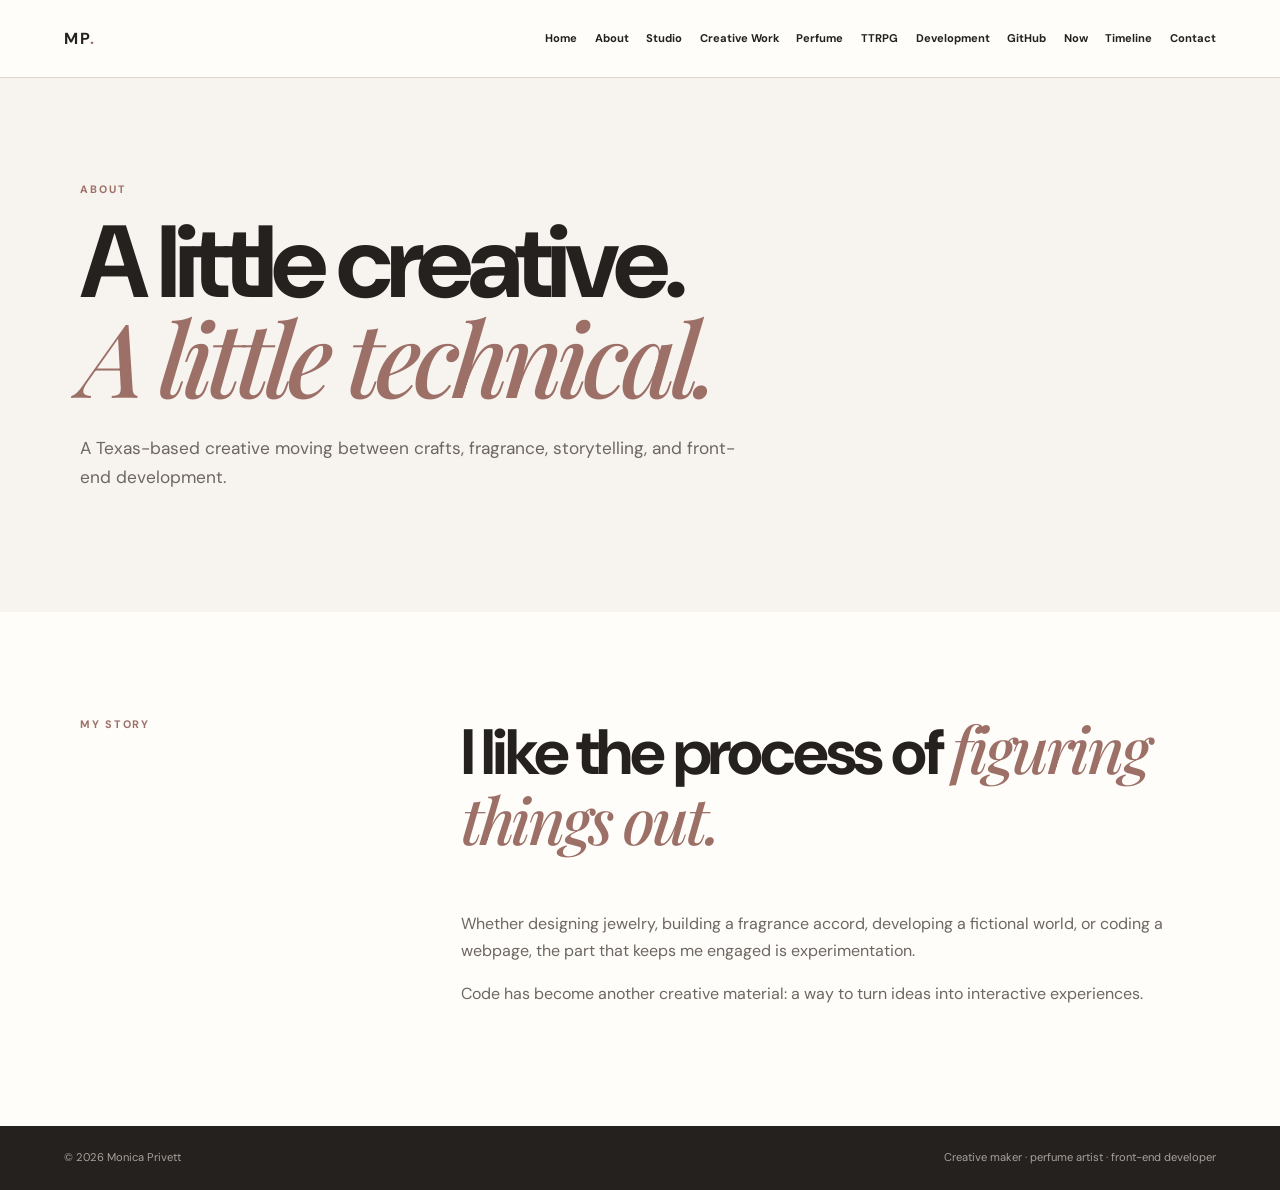
==== monica-creative-portfolio/about.html @ 854fa6fa "Add files via upload" ====
<!doctype html><html lang="en"><head><meta charset="utf-8"><meta name="viewport" content="width=device-width,initial-scale=1"><title>About Monica Privett</title><meta name="description" content="Learn about Monica Privett’s creative practice, interests, and journey into front-end development."><meta name="robots" content="index,follow"><link rel="canonical" href="https://example.com/"><meta property="og:title" content="About Monica Privett"><meta property="og:description" content="Learn about Monica Privett’s creative practice, interests, and journey into front-end development."><meta property="og:type" content="website"><meta name="twitter:card" content="summary"><link rel="stylesheet" href="css/styles.css"></head><body><header class="site-header"><a class="logo" href="index.html">MP<span>.</span></a><button class="menu-toggle" aria-label="Toggle navigation" aria-expanded="false">☰</button><nav><a href="index.html">Home</a><a href="about.html">About</a><a href="studio.html">Studio</a><a href="creative-work.html">Creative Work</a><a href="perfume.html">Perfume</a><a href="ttrpg.html">TTRPG</a><a href="development.html">Development</a><a href="github.html">GitHub</a><a href="now-creating.html">Now</a><a href="timeline.html">Timeline</a><a href="contact.html">Contact</a></nav></header><section class='page-hero'><div class='container'><p class='eyebrow'>ABOUT</p><h1>A little creative.<br><em>A little technical.</em></h1><p class='lead'>A Texas-based creative moving between crafts, fragrance, storytelling, and front-end development.</p></div></section><section class='section'><div class='container split'><div class='label'>MY STORY</div><div class='copy'><h2>I like the process of <em>figuring things out.</em></h2><p class='muted'>Whether designing jewelry, building a fragrance accord, developing a fictional world, or coding a webpage, the part that keeps me engaged is experimentation.</p><p class='muted'>Code has become another creative material: a way to turn ideas into interactive experiences.</p></div></div></section><footer><span>© 2026 Monica Privett</span><span>Creative maker · perfume artist · front-end developer</span></footer><script src="js/main.js"></script></body></html>
---- monica-creative-portfolio/css/styles.css ----
@import url('https://fonts.googleapis.com/css2?family=DM+Sans:wght@400;500;700&family=Playfair+Display:ital,wght@0,500;0,600;1,500;1,600&display=swap');
:root{--ink:#24211f;--muted:#6d6661;--paper:#f7f3ee;--cream:#fffdf9;--rose:#d8b8ae;--rose-dark:#9c6f67;--sage:#b7c2b1;--line:#ded5ce}
*{box-sizing:border-box}html{scroll-behavior:smooth}body{margin:0;background:var(--cream);color:var(--ink);font-family:"DM Sans",sans-serif;line-height:1.7}a{color:inherit;text-decoration:none}.site-header{height:78px;display:flex;align-items:center;justify-content:space-between;padding:0 5vw;border-bottom:1px solid var(--line);background:#fffdf9ee;position:sticky;top:0;z-index:20;backdrop-filter:blur(12px)}.logo{font-weight:700;letter-spacing:.1em}.logo span{color:var(--rose-dark)}nav{display:flex;gap:1.1rem;font-size:.7rem;font-weight:700}.menu-toggle{display:none;border:0;background:none;font-size:1.5rem}.container{width:min(1120px,88vw);margin:auto}.hero{min-height:680px;padding:9vw 0;display:grid;grid-template-columns:1.1fr .9fr;gap:5vw;align-items:center;background:var(--paper)}.eyebrow{font-size:.67rem;letter-spacing:.18em;font-weight:700;color:var(--rose-dark);margin:0 0 1rem}h1,h2,h3{margin-top:0}h1{font-size:clamp(3.7rem,8vw,7rem);line-height:.92;letter-spacing:-.06em;margin-bottom:1.5rem}h1 em,h2 em{font-family:"Playfair Display",serif;color:var(--rose-dark);font-weight:500}.lead{font-size:1.08rem;color:var(--muted);max-width:680px}.actions{display:flex;gap:.7rem;flex-wrap:wrap;margin-top:1.7rem}.button{display:inline-block;padding:.65rem 1.1rem;border:1px solid var(--ink);border-radius:999px;font-size:.75rem;font-weight:700}.primary{background:var(--ink);color:#fff}.hero-art{min-height:420px;position:relative;display:grid;place-items:center}.orb{position:absolute;border-radius:50%}.orb.a{width:380px;height:380px;background:#e4d1ca;right:0}.orb.b{width:160px;height:160px;background:#cbd5c5;left:0;bottom:4%}.paper-card{width:270px;height:350px;background:var(--cream);border:1px solid var(--line);border-radius:22px;padding:2rem;position:relative;z-index:2;box-shadow:0 25px 55px #0001;transform:rotate(4deg);display:flex;flex-direction:column;justify-content:space-between}.paper-card strong{font:500 2.5rem/1.02 "Playfair Display",serif}.section{padding:8vw 0}.alt{background:var(--paper)}.dark{background:var(--ink);color:#fff}.section-head{max-width:760px;margin-bottom:3rem}.section-head h2,.copy h2{font-size:clamp(2.7rem,5vw,5rem);line-height:1.03;letter-spacing:-.05em}.muted{color:var(--muted)}.dark .muted{color:#c8c0bb}.cards,.project-grid,.repo-grid,.now-grid{display:grid;grid-template-columns:repeat(3,1fr);gap:1rem}.card,.project,.repo,.now{border:1px solid var(--line);border-radius:18px;padding:1.5rem;background:#fff;min-height:220px}.card:nth-child(2){background:var(--rose)}.card h3,.project h3,.repo h3{font:500 1.8rem/1.1 "Playfair Display",serif;margin:1.8rem 0 .7rem}.number{font-size:.65rem;letter-spacing:.16em;color:var(--rose-dark);font-weight:700}.split,.feature{display:grid;grid-template-columns:.3fr .7fr;gap:5vw}.feature{grid-template-columns:1fr 1fr;align-items:center}.label{font-size:.68rem;letter-spacing:.16em;color:var(--rose-dark);font-weight:700}.copy{max-width:800px}.quote{min-height:320px;border:1px solid #4c4744;border-radius:24px;padding:2rem;background:#2c2927;display:flex;flex-direction:column;justify-content:space-between}.quote p{font:500 clamp(2.5rem,5vw,4.8rem)/1 "Playfair Display",serif}.tags{display:flex;gap:.5rem;flex-wrap:wrap}.tags span{border:1px solid var(--line);border-radius:999px;padding:.35rem .7rem;font-size:.7rem}.repo{min-height:210px}.repo p{color:var(--muted);font-size:.85rem}.repo-meta{display:flex;gap:1rem;flex-wrap:wrap;font-size:.68rem;color:var(--muted);margin:1rem 0}.repo a{color:var(--rose-dark);font-weight:700}.status{padding:.7rem 1rem;border-radius:10px;background:var(--paper);color:var(--muted);margin-bottom:1rem}.timeline{border-left:1px solid var(--line);padding-left:2rem}.timeline-item{margin-bottom:2rem;position:relative}.timeline-item:before{content:"";position:absolute;left:-2.35rem;top:.5rem;width:9px;height:9px;border-radius:50%;background:var(--rose-dark)}.progress{height:7px;background:#eee6e0;border-radius:99px;overflow:hidden}.progress i{display:block;height:100%;background:var(--rose-dark)}.contact{text-align:center;padding:11vw 0;background:var(--ink);color:#fff}footer{display:flex;justify-content:space-between;padding:1.4rem 5vw;background:var(--ink);color:#aaa19b;font-size:.7rem}.page-hero{padding:8vw 0;background:var(--paper)}
@media(max-width:760px){.site-header{height:70px}.menu-toggle{display:block}nav{display:none}.site-header.open nav{display:flex;position:absolute;top:70px;left:0;right:0;padding:1rem 5vw;background:var(--cream);flex-direction:column;border-bottom:1px solid var(--line)}.hero,.feature,.split{grid-template-columns:1fr}.hero{padding:16vw 0}.hero-art{min-height:350px}.orb.a{width:300px;height:300px}.paper-card{width:230px;height:300px}.section{padding:15vw 0}.cards,.project-grid,.repo-grid,.now-grid{grid-template-columns:1fr}.split{gap:2rem}footer{flex-direction:column;gap:.4rem}}
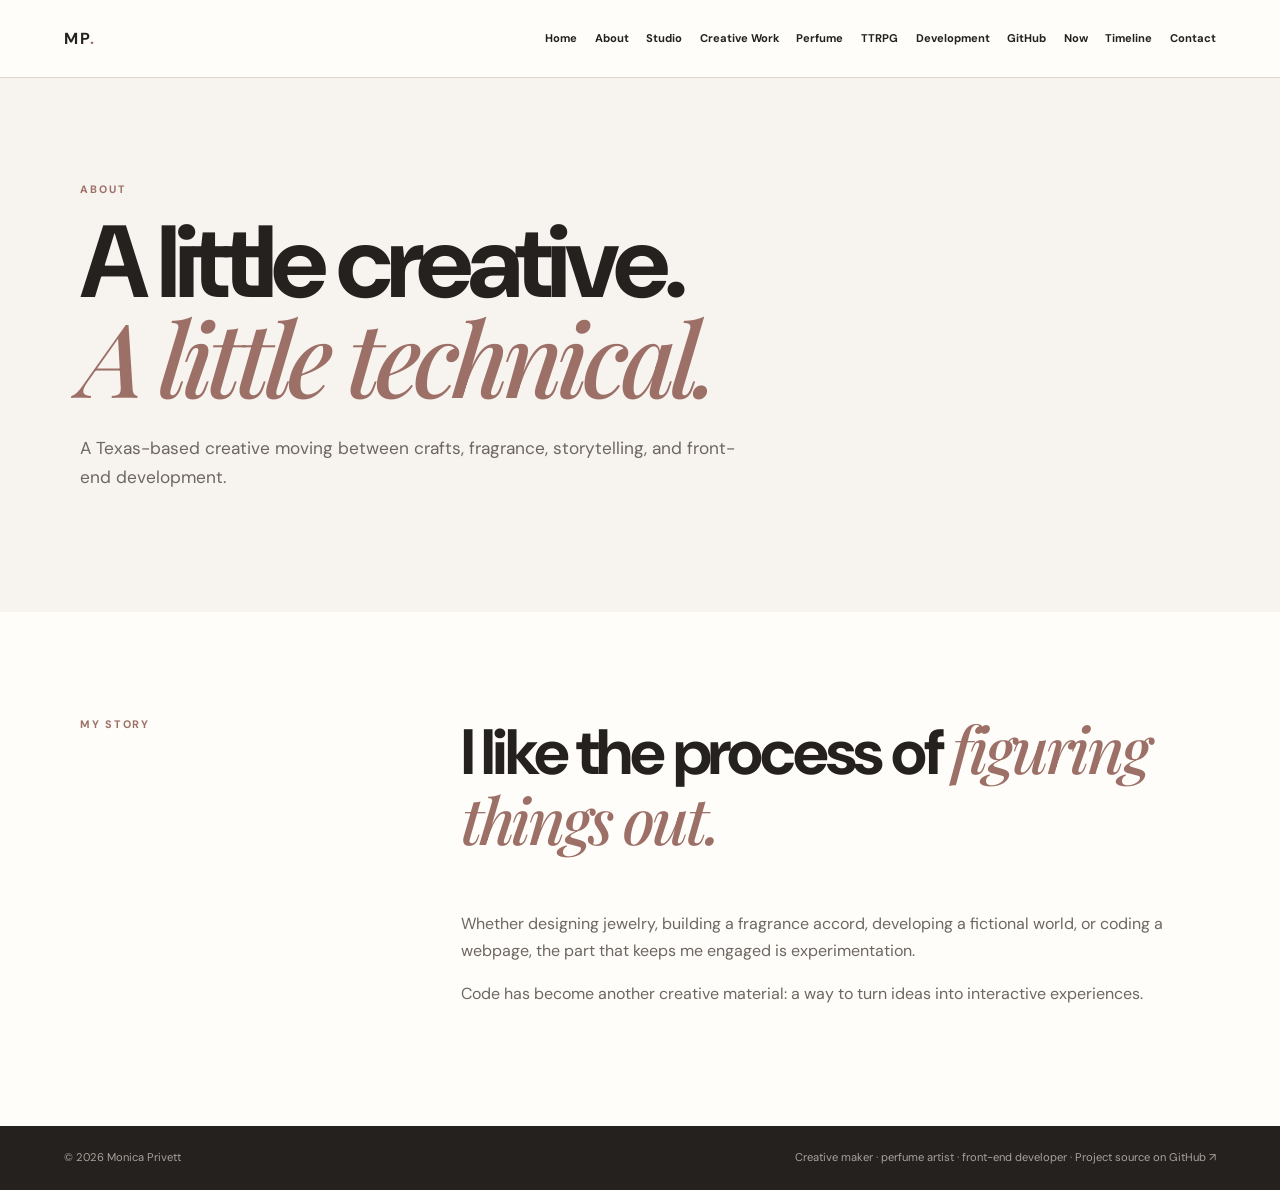
==== commit ec23de7e: "Complete responsive portfolio assignment sections and Netlify setup" ====
--- a/monica-creative-portfolio/about.html
+++ b/monica-creative-portfolio/about.html
@@ -1 +1 @@
-<!doctype html><html lang="en"><head><meta charset="utf-8"><meta name="viewport" content="width=device-width,initial-scale=1"><title>About Monica Privett</title><meta name="description" content="Learn about Monica Privett’s creative practice, interests, and journey into front-end development."><meta name="robots" content="index,follow"><link rel="canonical" href="https://example.com/"><meta property="og:title" content="About Monica Privett"><meta property="og:description" content="Learn about Monica Privett’s creative practice, interests, and journey into front-end development."><meta property="og:type" content="website"><meta name="twitter:card" content="summary"><link rel="stylesheet" href="css/styles.css"></head><body><header class="site-header"><a class="logo" href="index.html">MP<span>.</span></a><button class="menu-toggle" aria-label="Toggle navigation" aria-expanded="false">☰</button><nav><a href="index.html">Home</a><a href="about.html">About</a><a href="studio.html">Studio</a><a href="creative-work.html">Creative Work</a><a href="perfume.html">Perfume</a><a href="ttrpg.html">TTRPG</a><a href="development.html">Development</a><a href="github.html">GitHub</a><a href="now-creating.html">Now</a><a href="timeline.html">Timeline</a><a href="contact.html">Contact</a></nav></header><section class='page-hero'><div class='container'><p class='eyebrow'>ABOUT</p><h1>A little creative.<br><em>A little technical.</em></h1><p class='lead'>A Texas-based creative moving between crafts, fragrance, storytelling, and front-end development.</p></div></section><section class='section'><div class='container split'><div class='label'>MY STORY</div><div class='copy'><h2>I like the process of <em>figuring things out.</em></h2><p class='muted'>Whether designing jewelry, building a fragrance accord, developing a fictional world, or coding a webpage, the part that keeps me engaged is experimentation.</p><p class='muted'>Code has become another creative material: a way to turn ideas into interactive experiences.</p></div></div></section><footer><span>© 2026 Monica Privett</span><span>Creative maker · perfume artist · front-end developer</span></footer><script src="js/main.js"></script></body></html>+<!doctype html><html lang="en"><head><meta charset="utf-8"><meta name="viewport" content="width=device-width,initial-scale=1"><title>About Monica Privett</title><meta name="description" content="Learn about Monica Privett’s creative practice, interests, and journey into front-end development."><meta name="robots" content="index,follow"><meta property="og:title" content="About Monica Privett"><meta property="og:description" content="Learn about Monica Privett’s creative practice, interests, and journey into front-end development."><meta property="og:type" content="website"><meta name="twitter:card" content="summary"><link rel="stylesheet" href="css/styles.css"></head><body><header class="site-header"><a class="logo" href="index.html">MP<span>.</span></a><button class="menu-toggle" aria-label="Toggle navigation" aria-expanded="false">☰</button><nav><a href="index.html">Home</a><a href="about.html">About</a><a href="studio.html">Studio</a><a href="creative-work.html">Creative Work</a><a href="perfume.html">Perfume</a><a href="ttrpg.html">TTRPG</a><a href="development.html">Development</a><a href="github.html">GitHub</a><a href="now-creating.html">Now</a><a href="timeline.html">Timeline</a><a href="contact.html">Contact</a></nav></header><section class='page-hero'><div class='container'><p class='eyebrow'>ABOUT</p><h1>A little creative.<br><em>A little technical.</em></h1><p class='lead'>A Texas-based creative moving between crafts, fragrance, storytelling, and front-end development.</p></div></section><section class='section'><div class='container split'><div class='label'>MY STORY</div><div class='copy'><h2>I like the process of <em>figuring things out.</em></h2><p class='muted'>Whether designing jewelry, building a fragrance accord, developing a fictional world, or coding a webpage, the part that keeps me engaged is experimentation.</p><p class='muted'>Code has become another creative material: a way to turn ideas into interactive experiences.</p></div></div></section><footer><span>© 2026 Monica Privett</span><span>Creative maker · perfume artist · front-end developer · <a href="https://github.com/SteppingStoneCake/monicasfinal" target="_blank" rel="noopener noreferrer">Project source on GitHub ↗</a></span></footer><script src="js/main.js"></script></body></html>
--- a/monica-creative-portfolio/css/styles.css
+++ b/monica-creative-portfolio/css/styles.css
@@ -2,3 +2,10 @@
 :root{--ink:#24211f;--muted:#6d6661;--paper:#f7f3ee;--cream:#fffdf9;--rose:#d8b8ae;--rose-dark:#9c6f67;--sage:#b7c2b1;--line:#ded5ce}
 *{box-sizing:border-box}html{scroll-behavior:smooth}body{margin:0;background:var(--cream);color:var(--ink);font-family:"DM Sans",sans-serif;line-height:1.7}a{color:inherit;text-decoration:none}.site-header{height:78px;display:flex;align-items:center;justify-content:space-between;padding:0 5vw;border-bottom:1px solid var(--line);background:#fffdf9ee;position:sticky;top:0;z-index:20;backdrop-filter:blur(12px)}.logo{font-weight:700;letter-spacing:.1em}.logo span{color:var(--rose-dark)}nav{display:flex;gap:1.1rem;font-size:.7rem;font-weight:700}.menu-toggle{display:none;border:0;background:none;font-size:1.5rem}.container{width:min(1120px,88vw);margin:auto}.hero{min-height:680px;padding:9vw 0;display:grid;grid-template-columns:1.1fr .9fr;gap:5vw;align-items:center;background:var(--paper)}.eyebrow{font-size:.67rem;letter-spacing:.18em;font-weight:700;color:var(--rose-dark);margin:0 0 1rem}h1,h2,h3{margin-top:0}h1{font-size:clamp(3.7rem,8vw,7rem);line-height:.92;letter-spacing:-.06em;margin-bottom:1.5rem}h1 em,h2 em{font-family:"Playfair Display",serif;color:var(--rose-dark);font-weight:500}.lead{font-size:1.08rem;color:var(--muted);max-width:680px}.actions{display:flex;gap:.7rem;flex-wrap:wrap;margin-top:1.7rem}.button{display:inline-block;padding:.65rem 1.1rem;border:1px solid var(--ink);border-radius:999px;font-size:.75rem;font-weight:700}.primary{background:var(--ink);color:#fff}.hero-art{min-height:420px;position:relative;display:grid;place-items:center}.orb{position:absolute;border-radius:50%}.orb.a{width:380px;height:380px;background:#e4d1ca;right:0}.orb.b{width:160px;height:160px;background:#cbd5c5;left:0;bottom:4%}.paper-card{width:270px;height:350px;background:var(--cream);border:1px solid var(--line);border-radius:22px;padding:2rem;position:relative;z-index:2;box-shadow:0 25px 55px #0001;transform:rotate(4deg);display:flex;flex-direction:column;justify-content:space-between}.paper-card strong{font:500 2.5rem/1.02 "Playfair Display",serif}.section{padding:8vw 0}.alt{background:var(--paper)}.dark{background:var(--ink);color:#fff}.section-head{max-width:760px;margin-bottom:3rem}.section-head h2,.copy h2{font-size:clamp(2.7rem,5vw,5rem);line-height:1.03;letter-spacing:-.05em}.muted{color:var(--muted)}.dark .muted{color:#c8c0bb}.cards,.project-grid,.repo-grid,.now-grid{display:grid;grid-template-columns:repeat(3,1fr);gap:1rem}.card,.project,.repo,.now{border:1px solid var(--line);border-radius:18px;padding:1.5rem;background:#fff;min-height:220px}.card:nth-child(2){background:var(--rose)}.card h3,.project h3,.repo h3{font:500 1.8rem/1.1 "Playfair Display",serif;margin:1.8rem 0 .7rem}.number{font-size:.65rem;letter-spacing:.16em;color:var(--rose-dark);font-weight:700}.split,.feature{display:grid;grid-template-columns:.3fr .7fr;gap:5vw}.feature{grid-template-columns:1fr 1fr;align-items:center}.label{font-size:.68rem;letter-spacing:.16em;color:var(--rose-dark);font-weight:700}.copy{max-width:800px}.quote{min-height:320px;border:1px solid #4c4744;border-radius:24px;padding:2rem;background:#2c2927;display:flex;flex-direction:column;justify-content:space-between}.quote p{font:500 clamp(2.5rem,5vw,4.8rem)/1 "Playfair Display",serif}.tags{display:flex;gap:.5rem;flex-wrap:wrap}.tags span{border:1px solid var(--line);border-radius:999px;padding:.35rem .7rem;font-size:.7rem}.repo{min-height:210px}.repo p{color:var(--muted);font-size:.85rem}.repo-meta{display:flex;gap:1rem;flex-wrap:wrap;font-size:.68rem;color:var(--muted);margin:1rem 0}.repo a{color:var(--rose-dark);font-weight:700}.status{padding:.7rem 1rem;border-radius:10px;background:var(--paper);color:var(--muted);margin-bottom:1rem}.timeline{border-left:1px solid var(--line);padding-left:2rem}.timeline-item{margin-bottom:2rem;position:relative}.timeline-item:before{content:"";position:absolute;left:-2.35rem;top:.5rem;width:9px;height:9px;border-radius:50%;background:var(--rose-dark)}.progress{height:7px;background:#eee6e0;border-radius:99px;overflow:hidden}.progress i{display:block;height:100%;background:var(--rose-dark)}.contact{text-align:center;padding:11vw 0;background:var(--ink);color:#fff}footer{display:flex;justify-content:space-between;padding:1.4rem 5vw;background:var(--ink);color:#aaa19b;font-size:.7rem}.page-hero{padding:8vw 0;background:var(--paper)}
 @media(max-width:760px){.site-header{height:70px}.menu-toggle{display:block}nav{display:none}.site-header.open nav{display:flex;position:absolute;top:70px;left:0;right:0;padding:1rem 5vw;background:var(--cream);flex-direction:column;border-bottom:1px solid var(--line)}.hero,.feature,.split{grid-template-columns:1fr}.hero{padding:16vw 0}.hero-art{min-height:350px}.orb.a{width:300px;height:300px}.paper-card{width:230px;height:300px}.section{padding:15vw 0}.cards,.project-grid,.repo-grid,.now-grid{grid-template-columns:1fr}.split{gap:2rem}footer{flex-direction:column;gap:.4rem}}
+
+/* Final project demonstrations and responsive refinements */
+.hero > div:first-child{padding-left:max(6vw,calc((100vw - 1120px)/2))}.hero-art{overflow:hidden}.site-header nav a:hover,.site-header nav a:focus-visible,footer a:hover,footer a:focus-visible{color:var(--rose-dark);text-decoration:underline;text-underline-offset:4px}.menu-toggle{cursor:pointer;color:var(--ink)}.filter-grid{display:grid;grid-template-columns:repeat(3,minmax(0,1fr));gap:1.2rem}.filter-card{margin:0;background:var(--cream);border:1px solid var(--line);border-radius:16px;overflow:hidden}.filter-card img{display:block;width:100%;aspect-ratio:4/3;object-fit:cover}.filter-vintage{filter:sepia(.85) contrast(1.15) brightness(.95)}.filter-dusk{filter:hue-rotate(165deg) saturate(.65) contrast(1.08)}.filter-card figcaption{padding:1rem 1.2rem;font:500 1.35rem "Playfair Display",serif}.filter-card figcaption span{display:block;font:700 .65rem "DM Sans",sans-serif;letter-spacing:.12em;text-transform:uppercase;color:var(--rose-dark);margin-top:.3rem}.studio-frame{width:100%;height:430px;border:1px solid var(--line);border-radius:14px;background:#e6d3c9}.text-link{color:var(--rose-dark);font-weight:700;text-decoration:underline;text-underline-offset:5px}.table-scroll{overflow-x:auto;border:1px solid var(--line);border-radius:14px;background:var(--cream)}table{width:100%;border-collapse:collapse;min-width:580px;text-align:left}caption{caption-side:top;text-align:left;padding:1rem 1.25rem;color:var(--muted);font-size:.8rem}th,td{padding:1rem 1.25rem;border-top:1px solid var(--line)}thead{background:#eadbd3}thead th{font-size:.7rem;letter-spacing:.13em;text-transform:uppercase}tbody th{font-family:"Playfair Display",serif;font-size:1.2rem;font-weight:500}tbody tr:nth-child(even){background:#f9f3ee}.contact h2{font-size:clamp(2.6rem,5vw,5rem);line-height:1.05}.contact em{font-family:"Playfair Display",serif;color:var(--rose);font-weight:500}.centered{justify-content:center}.light{border-color:#e6d8ce;color:#fff}.light:hover{background:#fff;color:var(--ink)}a:focus-visible,button:focus-visible{outline:3px solid var(--rose-dark);outline-offset:3px}
+@media(max-width:1150px){.menu-toggle{display:block}.site-header nav{display:none}.site-header.open nav{display:flex;position:absolute;top:100%;left:0;right:0;padding:1rem 5vw;background:var(--cream);flex-direction:column;border-bottom:1px solid var(--line);max-height:calc(100vh - 78px);overflow:auto;gap:.75rem;font-size:.85rem}}
+@media(max-width:760px){.hero>div:first-child{padding:0 6vw}.filter-grid{grid-template-columns:1fr}.studio-frame{height:460px}.hero-art{width:100%}.site-header.open nav{max-height:calc(100vh - 70px)}.page-hero{padding:15vw 0}}
+@media(min-width:761px) and (max-width:1000px){.filter-grid{gap:.6rem}.hero>div:first-child{padding-left:6vw}}
+@media(prefers-reduced-motion:reduce){html{scroll-behavior:auto}}
